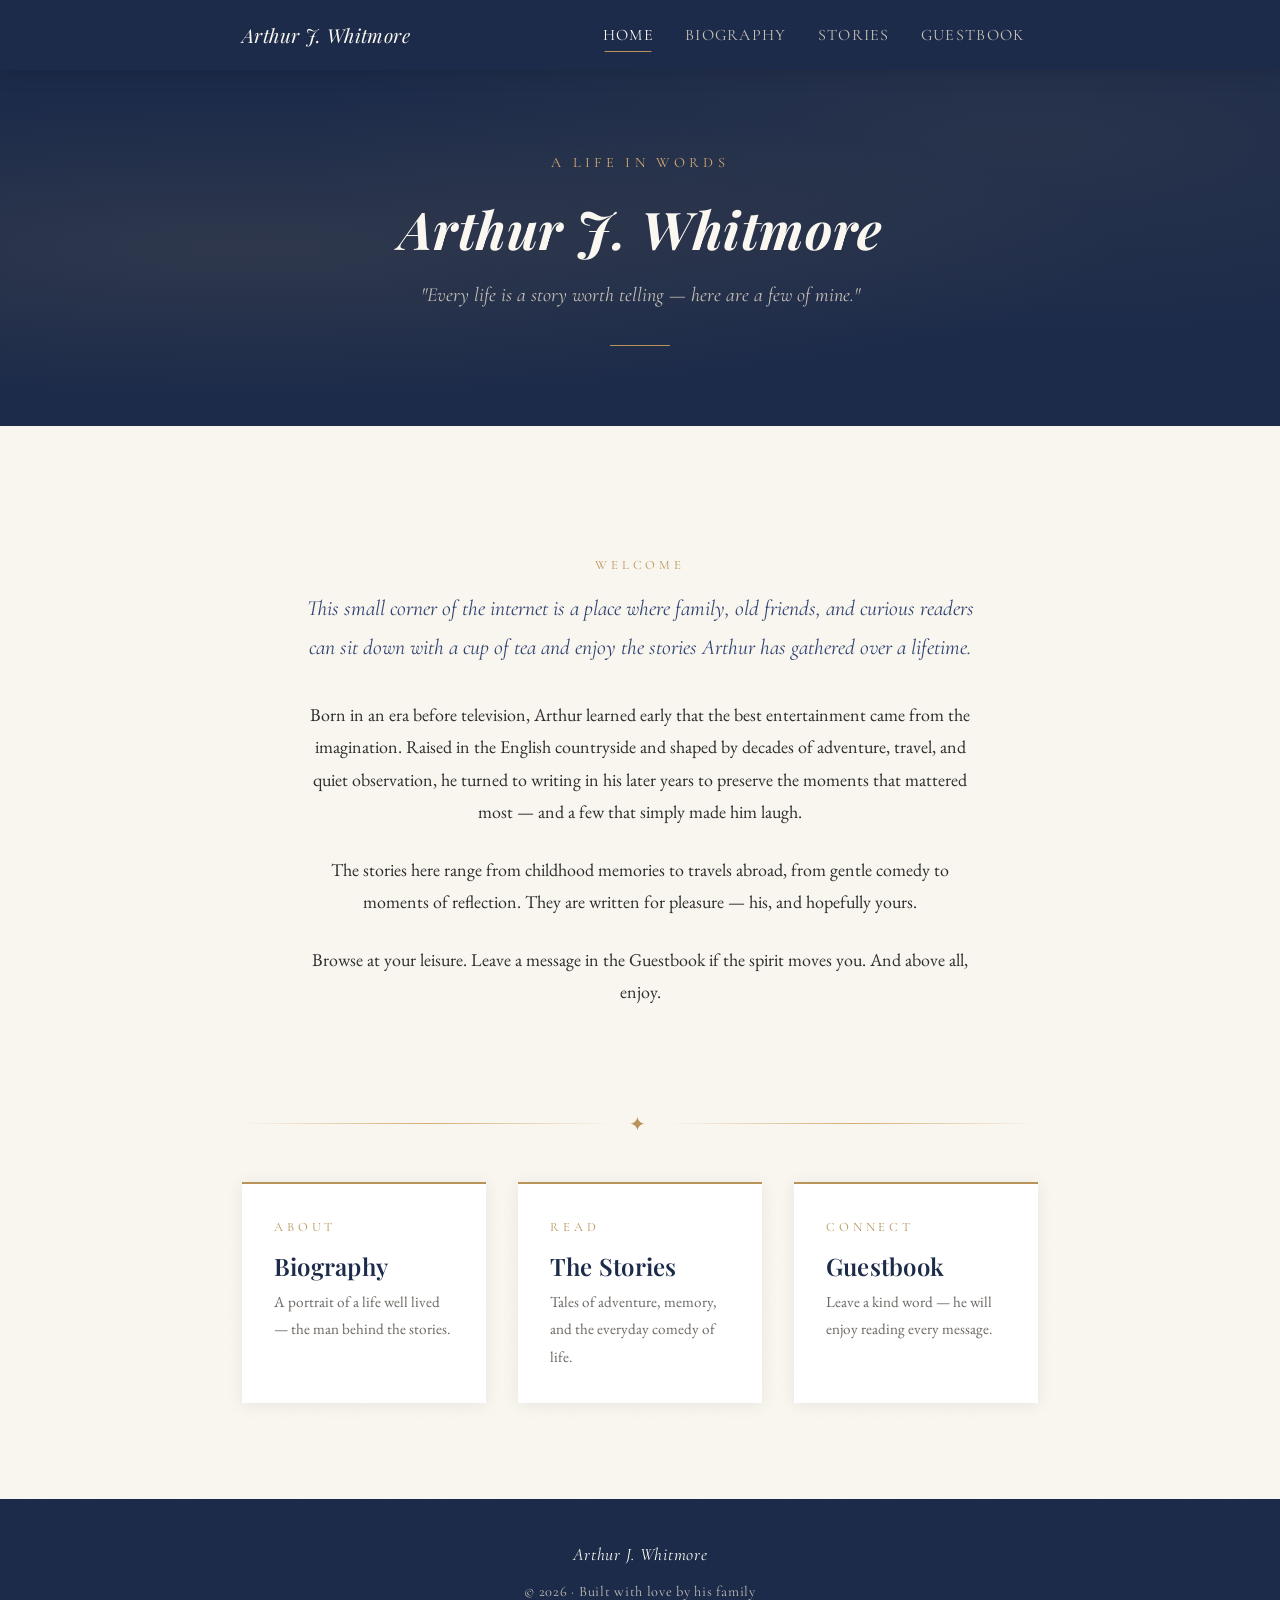
==== index.html @ 72da07d3 "Rename index_7.html to index.html" ====
<!DOCTYPE html>
<html lang="en">
<head>
  <meta charset="UTF-8" />
  <meta name="viewport" content="width=device-width, initial-scale=1.0" />
  <!-- ============================================================
       EDIT: Change the title below to your father's name
       ============================================================ -->
  <title>Arthur J. Whitmore — Writer & Storyteller</title>
  <meta name="description" content="A collection of stories and reflections by Arthur J. Whitmore." />
  <link rel="stylesheet" href="styles.css" />
</head>
<body>

  <!-- ── Navigation ───────────────────────────────────────────── -->
  <nav class="site-nav" aria-label="Main navigation">
    <div class="nav-inner">

      <!-- EDIT: Change to your father's name or initials -->
      <a href="index.html" class="nav-brand">Arthur J. Whitmore</a>

      <button class="nav-toggle" aria-label="Toggle menu" onclick="toggleNav()">
        <span></span><span></span><span></span>
      </button>

      <ul class="nav-links" id="navLinks">
        <li><a href="index.html" class="active">Home</a></li>
        <li><a href="biography.html">Biography</a></li>
        <li><a href="stories.html">Stories</a></li>
        <li><a href="guestbook.html">Guestbook</a></li>
      </ul>
    </div>
  </nav>

  <!-- ── Hero ─────────────────────────────────────────────────── -->
  <header class="hero">
    <div class="hero-inner">
      <p class="hero-eyebrow fade-in">A Life in Words</p>

      <!-- EDIT: Change to your father's full name -->
      <h1 class="fade-in fade-in-delay-1">Arthur J. Whitmore</h1>

      <!-- EDIT: Change the subtitle to a short personal tagline or favourite quote -->
      <p class="hero-subtitle fade-in fade-in-delay-2">
        "Every life is a story worth telling — here are a few of mine."
      </p>

      <div class="hero-divider fade-in fade-in-delay-3"></div>
    </div>
  </header>

  <!-- ── Welcome Section ──────────────────────────────────────── -->
  <main>
    <div class="page-wrapper">
      <div class="welcome-text">
        <p class="section-label text-center">Welcome</p>

        <!-- EDIT: Replace this introductory paragraph with your own welcome text -->
        <p class="lead">
          This small corner of the internet is a place where family, old friends,
          and curious readers can sit down with a cup of tea and enjoy the stories
          Arthur has gathered over a lifetime.
        </p>

        <!-- EDIT: Replace these paragraphs with a warm personal note -->
        <p>
          Born in an era before television, Arthur learned early that the best
          entertainment came from the imagination. Raised in the English countryside
          and shaped by decades of adventure, travel, and quiet observation, he
          turned to writing in his later years to preserve the moments that mattered
          most — and a few that simply made him laugh.
        </p>
        <p>
          The stories here range from childhood memories to travels abroad, from
          gentle comedy to moments of reflection. They are written for pleasure —
          his, and hopefully yours.
        </p>
        <p>
          Browse at your leisure. Leave a message in the Guestbook if the spirit
          moves you. And above all, enjoy.
        </p>
      </div>

      <div class="ornament">✦</div>

      <!-- ── Quick Links ─────────────────────────────────────── -->
      <div style="display:grid; grid-template-columns: repeat(auto-fit, minmax(240px, 1fr)); gap: 2rem; margin-top: 1rem;">

        <a href="biography.html" style="display:block; padding:2rem; background:var(--white); box-shadow:0 2px 16px rgba(0,0,0,0.07); text-decoration:none; transition:var(--transition); border-top:2px solid var(--gold);"
           onmouseover="this.style.transform='translateY(-4px)'" onmouseout="this.style.transform='translateY(0)'">
          <p class="section-label">About</p>
          <h3 style="margin-bottom:0.5rem;">Biography</h3>
          <p style="font-size:0.95rem; color:var(--gray); margin:0;">A portrait of a life well lived — the man behind the stories.</p>
        </a>

        <a href="stories.html" style="display:block; padding:2rem; background:var(--white); box-shadow:0 2px 16px rgba(0,0,0,0.07); text-decoration:none; transition:var(--transition); border-top:2px solid var(--gold);"
           onmouseover="this.style.transform='translateY(-4px)'" onmouseout="this.style.transform='translateY(0)'">
          <p class="section-label">Read</p>
          <h3 style="margin-bottom:0.5rem;">The Stories</h3>
          <p style="font-size:0.95rem; color:var(--gray); margin:0;">Tales of adventure, memory, and the everyday comedy of life.</p>
        </a>

        <a href="guestbook.html" style="display:block; padding:2rem; background:var(--white); box-shadow:0 2px 16px rgba(0,0,0,0.07); text-decoration:none; transition:var(--transition); border-top:2px solid var(--gold);"
           onmouseover="this.style.transform='translateY(-4px)'" onmouseout="this.style.transform='translateY(0)'">
          <p class="section-label">Connect</p>
          <h3 style="margin-bottom:0.5rem;">Guestbook</h3>
          <p style="font-size:0.95rem; color:var(--gray); margin:0;">Leave a kind word — he will enjoy reading every message.</p>
        </a>

      </div>
    </div>
  </main>

  <!-- ── Footer ───────────────────────────────────────────────── -->
  <footer class="site-footer">
    <!-- EDIT: Update name and year -->
    <p class="footer-name">Arthur J. Whitmore</p>
    <p>© <span id="year"></span> · Built with love by his family</p>
  </footer>

  <!-- ── Scripts ──────────────────────────────────────────────── -->
  <script>
    // Auto-update copyright year
    document.getElementById('year').textContent = new Date().getFullYear();

    // Mobile nav toggle
    function toggleNav() {
      document.getElementById('navLinks').classList.toggle('open');
    }
  </script>

</body>
</html>
---- styles.css ----
/* ============================================================
   PERSONAL LITERARY WEBSITE — SHARED STYLESHEET
   Edit variables below to change the site's colour palette.
   ============================================================ */

/* ── Google Fonts ──────────────────────────────────────────── */
@import url('https://fonts.googleapis.com/css2?family=Playfair+Display:ital,wght@0,400;0,600;0,700;1,400;1,600&family=EB+Garamond:ital,wght@0,400;0,500;1,400;1,500&family=Cormorant+Garamond:ital,wght@0,300;0,400;1,300;1,400&display=swap');

/* ── Design Tokens ──────────────────────────────────────────── */
:root {
  --cream:        #FAF7F0;
  --cream-dark:   #F0EBE0;
  --navy:         #1C2B4A;
  --navy-light:   #2E4170;
  --gold:         #B8935A;
  --gold-light:   #D4AC76;
  --charcoal:     #2C2C2C;
  --gray:         #6B6560;
  --gray-light:   #C8C1B8;
  --white:        #FFFFFF;

  --font-display: 'Playfair Display', Georgia, serif;
  --font-body:    'EB Garamond', Georgia, serif;
  --font-accent:  'Cormorant Garamond', Georgia, serif;

  --max-width:    860px;
  --nav-height:   70px;

  --transition:   all 0.3s ease;
}

/* ── Reset & Base ───────────────────────────────────────────── */
*, *::before, *::after { box-sizing: border-box; margin: 0; padding: 0; }

html { scroll-behavior: smooth; }

body {
  background-color: var(--cream);
  color: var(--charcoal);
  font-family: var(--font-body);
  font-size: 1.125rem;
  line-height: 1.8;
  min-height: 100vh;

  /* Subtle paper texture */
  background-image:
    url("data:image/svg+xml,%3Csvg xmlns='http://www.w3.org/2000/svg' width='400' height='400'%3E%3Cfilter id='noise'%3E%3CfeTurbulence type='fractalNoise' baseFrequency='0.75' numOctaves='4' stitchTiles='stitch'/%3E%3CfeColorMatrix type='saturate' values='0'/%3E%3C/filter%3E%3Crect width='400' height='400' filter='url(%23noise)' opacity='0.03'/%3E%3C/svg%3E");
}

img { max-width: 100%; display: block; }
a  { color: var(--navy); text-decoration: none; transition: var(--transition); }
a:hover { color: var(--gold); }

/* ── Typography ─────────────────────────────────────────────── */
h1, h2, h3, h4 {
  font-family: var(--font-display);
  color: var(--navy);
  line-height: 1.25;
  letter-spacing: 0.01em;
}

h1 { font-size: clamp(2rem, 5vw, 3.25rem); font-weight: 700; }
h2 { font-size: clamp(1.5rem, 3.5vw, 2.25rem); font-weight: 600; }
h3 { font-size: clamp(1.15rem, 2.5vw, 1.5rem); font-weight: 600; }

p { margin-bottom: 1.4em; }

blockquote {
  font-family: var(--font-accent);
  font-style: italic;
  font-size: 1.35rem;
  color: var(--navy-light);
  border-left: 3px solid var(--gold);
  padding: 0.5em 0 0.5em 1.5em;
  margin: 2em 0;
}

/* ── Ornamental Divider ─────────────────────────────────────── */
.ornament {
  display: flex;
  align-items: center;
  gap: 1rem;
  margin: 2.5rem 0;
  color: var(--gold);
  font-size: 1.25rem;
  letter-spacing: 0.3em;
}
.ornament::before,
.ornament::after {
  content: '';
  flex: 1;
  height: 1px;
  background: linear-gradient(to right, transparent, var(--gold-light), transparent);
}

/* ── Navigation ─────────────────────────────────────────────── */
.site-nav {
  position: sticky;
  top: 0;
  z-index: 100;
  background: var(--navy);
  height: var(--nav-height);
  display: flex;
  align-items: center;
  box-shadow: 0 2px 20px rgba(0,0,0,0.15);
}

.nav-inner {
  max-width: var(--max-width);
  margin: 0 auto;
  padding: 0 2rem;
  width: 100%;
  display: flex;
  align-items: center;
  justify-content: space-between;
}

.nav-brand {
  font-family: var(--font-display);
  font-style: italic;
  font-size: 1.2rem;
  color: var(--cream);
  letter-spacing: 0.02em;
  white-space: nowrap;
}
.nav-brand:hover { color: var(--gold-light); }

.nav-links {
  display: flex;
  gap: 0.25rem;
  list-style: none;
  align-items: center;
}

.nav-links a {
  font-family: var(--font-accent);
  font-size: 1rem;
  letter-spacing: 0.08em;
  text-transform: uppercase;
  color: var(--gray-light);
  padding: 0.4rem 0.85rem;
  border-radius: 2px;
  position: relative;
}

.nav-links a::after {
  content: '';
  position: absolute;
  bottom: 0;
  left: 50%;
  transform: translateX(-50%);
  width: 0;
  height: 1px;
  background: var(--gold);
  transition: var(--transition);
}

.nav-links a:hover,
.nav-links a.active {
  color: var(--cream);
}
.nav-links a:hover::after,
.nav-links a.active::after {
  width: 60%;
}

/* Hamburger */
.nav-toggle {
  display: none;
  background: none;
  border: none;
  cursor: pointer;
  padding: 0.5rem;
  flex-direction: column;
  gap: 5px;
}
.nav-toggle span {
  display: block;
  width: 24px;
  height: 1.5px;
  background: var(--cream);
  transition: var(--transition);
}

/* ── Page Layout ────────────────────────────────────────────── */
.page-wrapper {
  max-width: var(--max-width);
  margin: 0 auto;
  padding: 4rem 2rem 6rem;
}

/* ── Hero / Welcome ─────────────────────────────────────────── */
.hero {
  background: var(--navy);
  color: var(--cream);
  padding: 5rem 2rem;
  text-align: center;
  position: relative;
  overflow: hidden;
}

.hero::before {
  content: '';
  position: absolute;
  inset: 0;
  background:
    radial-gradient(ellipse at 20% 50%, rgba(184,147,90,0.12) 0%, transparent 60%),
    radial-gradient(ellipse at 80% 20%, rgba(184,147,90,0.08) 0%, transparent 50%);
}

.hero-inner {
  position: relative;
  z-index: 1;
  max-width: var(--max-width);
  margin: 0 auto;
}

.hero-eyebrow {
  font-family: var(--font-accent);
  font-size: 0.9rem;
  letter-spacing: 0.3em;
  text-transform: uppercase;
  color: var(--gold-light);
  margin-bottom: 1.25rem;
}

.hero h1 {
  color: var(--cream);
  margin-bottom: 1rem;
  font-style: italic;
}

.hero-subtitle {
  font-family: var(--font-accent);
  font-size: 1.25rem;
  color: var(--gray-light);
  max-width: 560px;
  margin: 0 auto 2rem;
  font-style: italic;
}

.hero-divider {
  width: 60px;
  height: 1px;
  background: var(--gold);
  margin: 0 auto;
}

/* ── Welcome Section ────────────────────────────────────────── */
.welcome-text {
  max-width: 680px;
  margin: 0 auto;
  text-align: center;
  padding: 4rem 0 2rem;
}

.welcome-text .lead {
  font-family: var(--font-accent);
  font-size: 1.35rem;
  font-style: italic;
  color: var(--navy-light);
  margin-bottom: 1.5em;
}

/* ── Biography ──────────────────────────────────────────────── */
.bio-layout {
  display: grid;
  grid-template-columns: 240px 1fr;
  gap: 3.5rem;
  align-items: start;
}

.bio-photo-wrap {
  position: sticky;
  top: calc(var(--nav-height) + 2rem);
}

.bio-photo {
  width: 100%;
  aspect-ratio: 3/4;
  object-fit: cover;
  border: 4px solid var(--cream-dark);
  box-shadow: 6px 6px 0 var(--navy), 8px 8px 0 var(--gold);
  display: flex;
  align-items: center;
  justify-content: center;
  background: var(--cream-dark);
  color: var(--gray);
  font-family: var(--font-accent);
  font-style: italic;
  font-size: 0.9rem;
  text-align: center;
  padding: 1rem;
  line-height: 1.5;
}

/* Replace with actual <img> — placeholder div shown by default */
.bio-photo-placeholder {
  width: 100%;
  aspect-ratio: 3/4;
  background: var(--cream-dark);
  border: 4px solid var(--cream-dark);
  box-shadow: 6px 6px 0 var(--navy), 8px 8px 0 var(--gold);
  display: flex;
  flex-direction: column;
  align-items: center;
  justify-content: center;
  gap: 0.75rem;
  color: var(--gray);
  font-family: var(--font-accent);
  font-style: italic;
  font-size: 0.9rem;
  text-align: center;
  padding: 1.5rem;
}
.bio-photo-placeholder svg {
  width: 48px;
  height: 48px;
  opacity: 0.4;
  stroke: var(--navy);
}

.page-title {
  margin-bottom: 0.25rem;
}
.page-subtitle {
  font-family: var(--font-accent);
  font-style: italic;
  font-size: 1.15rem;
  color: var(--gold);
  margin-bottom: 0;
}

/* ── Stories List ───────────────────────────────────────────── */
.stories-grid {
  display: grid;
  gap: 2.5rem;
  margin-top: 2.5rem;
}

.story-card {
  border-top: 1px solid var(--cream-dark);
  padding-top: 2rem;
  display: grid;
  grid-template-columns: 1fr auto;
  gap: 1rem;
  align-items: start;
}

.story-card:first-child { border-top: none; padding-top: 0; }

.story-meta {
  font-family: var(--font-accent);
  font-size: 0.85rem;
  letter-spacing: 0.15em;
  text-transform: uppercase;
  color: var(--gold);
  margin-bottom: 0.5rem;
}

.story-title {
  font-family: var(--font-display);
  font-size: 1.5rem;
  font-style: italic;
  color: var(--navy);
  margin-bottom: 0.6rem;
  line-height: 1.3;
}

.story-excerpt {
  font-size: 1rem;
  color: var(--gray);
  margin-bottom: 1rem;
  line-height: 1.7;
  max-width: 600px;
}

.btn-read {
  display: inline-block;
  font-family: var(--font-accent);
  font-size: 0.85rem;
  letter-spacing: 0.15em;
  text-transform: uppercase;
  color: var(--navy);
  border-bottom: 1px solid var(--gold);
  padding-bottom: 2px;
  transition: var(--transition);
  white-space: nowrap;
}
.btn-read:hover {
  color: var(--gold);
  padding-bottom: 4px;
}

/* Story expand (accordion) */
.story-expand-btn {
  background: none;
  border: none;
  cursor: pointer;
  font-family: var(--font-accent);
  font-size: 0.85rem;
  letter-spacing: 0.15em;
  text-transform: uppercase;
  color: var(--navy);
  border-bottom: 1px solid var(--gold);
  padding-bottom: 2px;
  transition: var(--transition);
  display: inline-flex;
  align-items: center;
  gap: 0.4rem;
}
.story-expand-btn:hover { color: var(--gold); }
.story-expand-btn .arrow {
  transition: transform 0.3s ease;
  font-size: 0.7rem;
}
.story-expand-btn[aria-expanded="true"] .arrow { transform: rotate(180deg); }

.story-full {
  display: none;
  margin-top: 1.5rem;
  padding: 2rem;
  background: var(--white);
  border-left: 3px solid var(--gold);
  box-shadow: 0 4px 24px rgba(0,0,0,0.06);
  border-radius: 0 4px 4px 0;
  font-size: 1.05rem;
  line-height: 1.9;
  animation: fadeIn 0.3s ease;
}
.story-full.open { display: block; }

/* ── Story Reading Page ─────────────────────────────────────── */
.story-reading-header {
  text-align: center;
  padding-bottom: 3rem;
  border-bottom: 1px solid var(--cream-dark);
  margin-bottom: 3rem;
}

.story-reading-body {
  max-width: 640px;
  margin: 0 auto;
  font-size: 1.125rem;
  line-height: 2;
}

.story-reading-body p:first-of-type::first-letter {
  font-family: var(--font-display);
  float: left;
  font-size: 4rem;
  line-height: 0.75;
  margin: 0.1em 0.1em 0 0;
  color: var(--navy);
  font-style: italic;
}

.back-link {
  display: inline-flex;
  align-items: center;
  gap: 0.5rem;
  font-family: var(--font-accent);
  font-size: 0.9rem;
  letter-spacing: 0.1em;
  text-transform: uppercase;
  color: var(--gray);
  margin-bottom: 3rem;
}
.back-link:hover { color: var(--gold); }

/* ── Guestbook ──────────────────────────────────────────────── */
.guestbook-form {
  background: var(--white);
  padding: 2.5rem;
  box-shadow: 0 4px 32px rgba(0,0,0,0.06);
  border-top: 3px solid var(--gold);
  margin-bottom: 3.5rem;
}

.form-group { margin-bottom: 1.5rem; }

.form-group label {
  display: block;
  font-family: var(--font-accent);
  font-size: 0.85rem;
  letter-spacing: 0.15em;
  text-transform: uppercase;
  color: var(--gray);
  margin-bottom: 0.5rem;
}

.form-group input,
.form-group textarea {
  width: 100%;
  padding: 0.75rem 1rem;
  font-family: var(--font-body);
  font-size: 1rem;
  color: var(--charcoal);
  background: var(--cream);
  border: 1px solid var(--cream-dark);
  border-radius: 2px;
  transition: var(--transition);
  outline: none;
  resize: vertical;
}

.form-group input:focus,
.form-group textarea:focus {
  border-color: var(--gold);
  background: var(--white);
  box-shadow: 0 0 0 3px rgba(184,147,90,0.1);
}

.btn-submit {
  background: var(--navy);
  color: var(--cream);
  font-family: var(--font-accent);
  font-size: 0.9rem;
  letter-spacing: 0.2em;
  text-transform: uppercase;
  border: none;
  padding: 0.85rem 2.5rem;
  cursor: pointer;
  transition: var(--transition);
}
.btn-submit:hover {
  background: var(--gold);
  color: var(--navy);
}

.guestbook-entries { display: grid; gap: 1.5rem; }

.entry-card {
  background: var(--white);
  padding: 1.5rem 2rem;
  box-shadow: 0 2px 12px rgba(0,0,0,0.05);
  border-radius: 2px;
  position: relative;
}
.entry-card::before {
  content: '"';
  position: absolute;
  top: 0.5rem;
  right: 1.25rem;
  font-family: var(--font-display);
  font-size: 4rem;
  color: var(--cream-dark);
  line-height: 1;
}

.entry-author {
  font-family: var(--font-accent);
  font-weight: 500;
  color: var(--navy);
  margin-bottom: 0.25rem;
}
.entry-date {
  font-size: 0.8rem;
  color: var(--gray-light);
  margin-bottom: 0.75rem;
  font-family: var(--font-accent);
}
.entry-message {
  font-style: italic;
  color: var(--gray);
  font-size: 0.95rem;
  margin-bottom: 0;
}

/* ── Footer ─────────────────────────────────────────────────── */
.site-footer {
  background: var(--navy);
  color: var(--gray-light);
  text-align: center;
  padding: 2.5rem 2rem;
  font-family: var(--font-accent);
  font-size: 0.9rem;
  letter-spacing: 0.05em;
}
.site-footer a { color: var(--gold-light); }
.site-footer a:hover { color: var(--white); }
.footer-name {
  font-style: italic;
  font-size: 1.1rem;
  color: var(--cream);
  margin-bottom: 0.5rem;
}

/* ── Animations ─────────────────────────────────────────────── */
@keyframes fadeIn {
  from { opacity: 0; transform: translateY(-8px); }
  to   { opacity: 1; transform: translateY(0); }
}

.fade-in {
  opacity: 0;
  transform: translateY(20px);
  animation: fadeIn 0.7s ease forwards;
}
.fade-in-delay-1 { animation-delay: 0.1s; }
.fade-in-delay-2 { animation-delay: 0.25s; }
.fade-in-delay-3 { animation-delay: 0.4s; }

/* ── Utilities ──────────────────────────────────────────────── */
.section-label {
  font-family: var(--font-accent);
  font-size: 0.8rem;
  letter-spacing: 0.3em;
  text-transform: uppercase;
  color: var(--gold);
  margin-bottom: 0.75rem;
}

.text-center  { text-align: center; }
.text-muted   { color: var(--gray); }
.mt-1 { margin-top: 0.5rem; }
.mt-2 { margin-top: 1rem; }
.mt-3 { margin-top: 2rem; }

/* ── Responsive ─────────────────────────────────────────────── */
@media (max-width: 680px) {
  .nav-links {
    display: none;
    position: absolute;
    top: var(--nav-height);
    left: 0;
    right: 0;
    background: var(--navy);
    flex-direction: column;
    padding: 1rem 0 1.5rem;
    gap: 0;
    box-shadow: 0 8px 24px rgba(0,0,0,0.2);
  }
  .nav-links.open { display: flex; }
  .nav-links a { padding: 0.75rem 2rem; width: 100%; }
  .nav-links a::after { display: none; }
  .nav-toggle { display: flex; }
  .site-nav { position: relative; }

  .bio-layout {
    grid-template-columns: 1fr;
  }
  .bio-photo-wrap { position: static; max-width: 220px; margin: 0 auto; }
  .bio-photo-placeholder { max-width: 100%; }

  .story-card { grid-template-columns: 1fr; }

  .page-wrapper { padding: 2.5rem 1.25rem 4rem; }
  .hero { padding: 3.5rem 1.25rem; }
  .guestbook-form { padding: 1.5rem; }
}
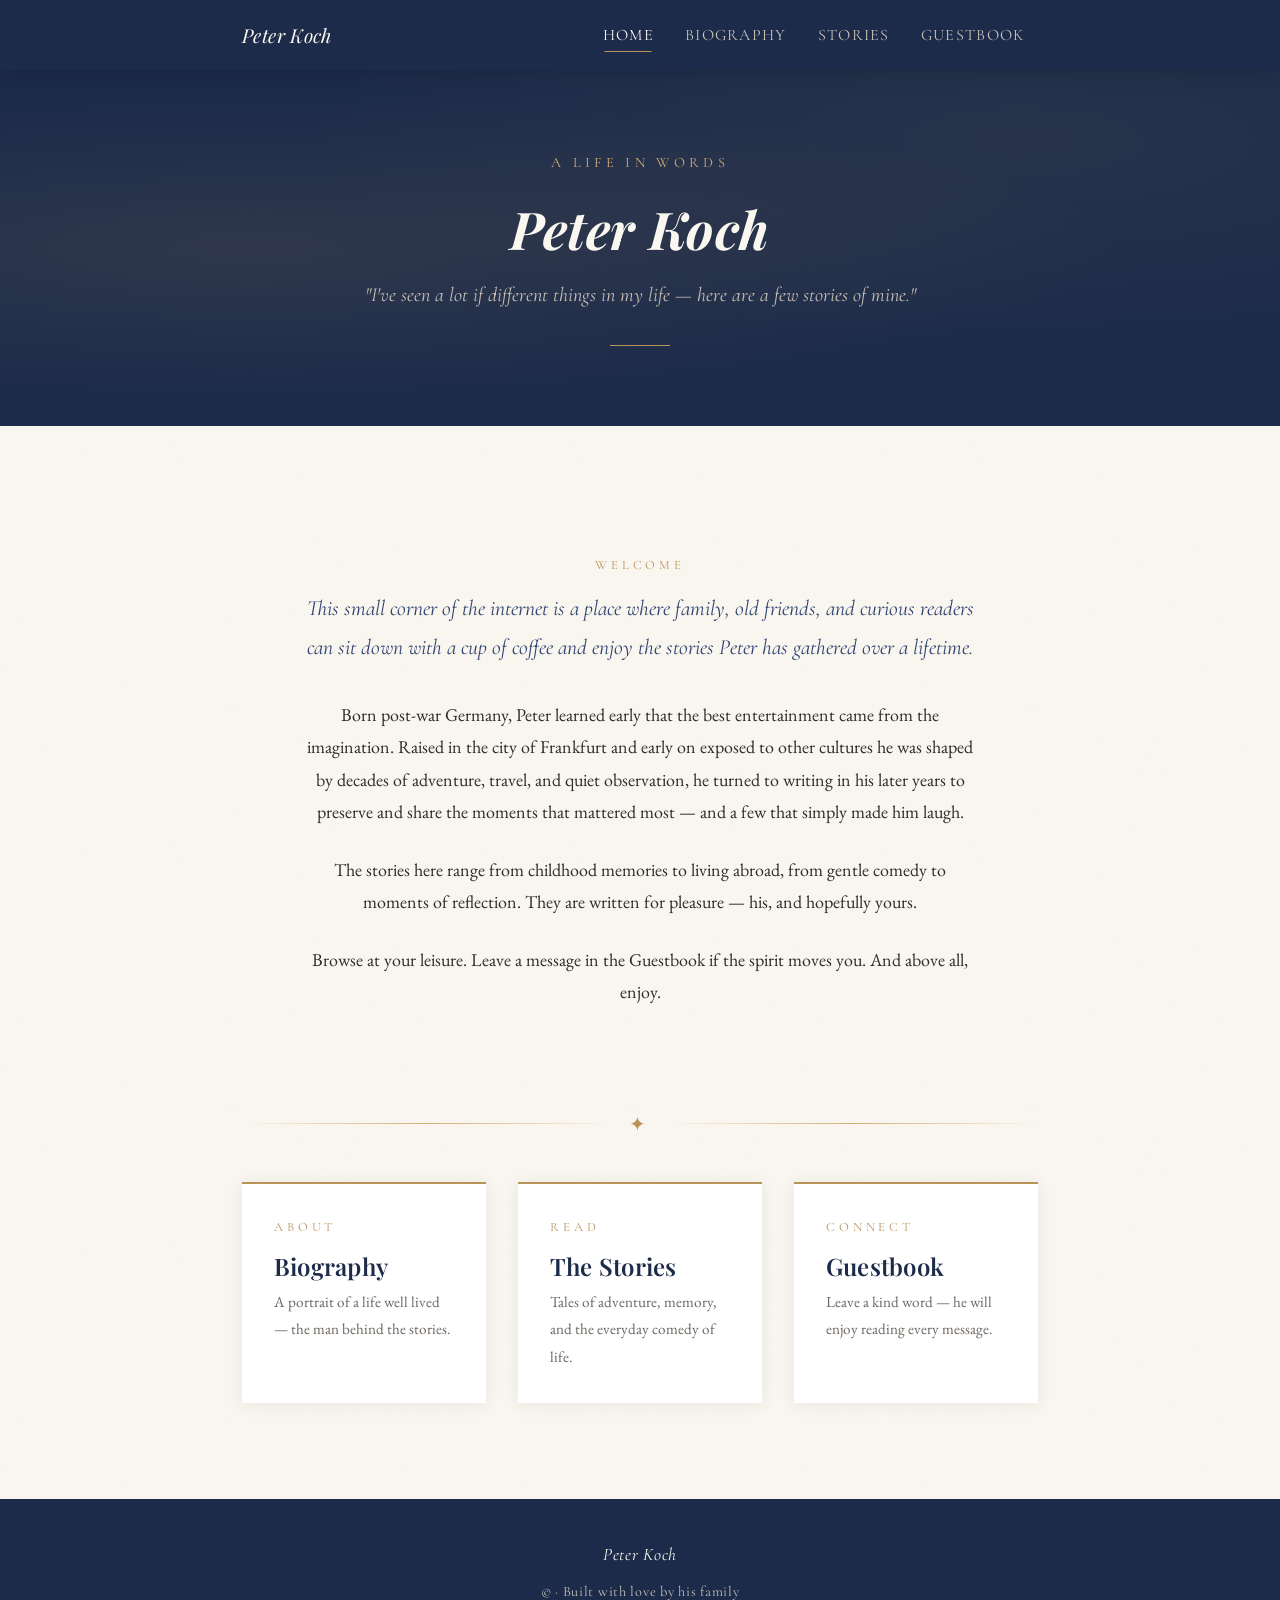
==== commit f0426b44: "Update index.html" ====
--- a/index.html
+++ b/index.html
@@ -6,8 +6,8 @@
   <!-- ============================================================
        EDIT: Change the title below to your father's name
        ============================================================ -->
-  <title>Arthur J. Whitmore — Writer & Storyteller</title>
-  <meta name="description" content="A collection of stories and reflections by Arthur J. Whitmore." />
+  <title>Peter Koch — Best Dad, Writer & Storyteller</title>
+  <meta name="description" content="A collection of stories and reflections by Peter Koch." />
   <link rel="stylesheet" href="styles.css" />
 </head>
 <body>
@@ -17,7 +17,7 @@
     <div class="nav-inner">
 
       <!-- EDIT: Change to your father's name or initials -->
-      <a href="index.html" class="nav-brand">Arthur J. Whitmore</a>
+      <a href="index.html" class="nav-brand">Peter Koch</a>
 
       <button class="nav-toggle" aria-label="Toggle menu" onclick="toggleNav()">
         <span></span><span></span><span></span>
@@ -38,11 +38,11 @@
       <p class="hero-eyebrow fade-in">A Life in Words</p>
 
       <!-- EDIT: Change to your father's full name -->
-      <h1 class="fade-in fade-in-delay-1">Arthur J. Whitmore</h1>
+      <h1 class="fade-in fade-in-delay-1">Peter Koch</h1>
 
       <!-- EDIT: Change the subtitle to a short personal tagline or favourite quote -->
       <p class="hero-subtitle fade-in fade-in-delay-2">
-        "Every life is a story worth telling — here are a few of mine."
+        "I've seen a lot if different things in my life — here are a few stories of mine."
       </p>
 
       <div class="hero-divider fade-in fade-in-delay-3"></div>
@@ -58,20 +58,20 @@
         <!-- EDIT: Replace this introductory paragraph with your own welcome text -->
         <p class="lead">
           This small corner of the internet is a place where family, old friends,
-          and curious readers can sit down with a cup of tea and enjoy the stories
-          Arthur has gathered over a lifetime.
+          and curious readers can sit down with a cup of coffee and enjoy the stories
+          Peter has gathered over a lifetime.
         </p>
 
         <!-- EDIT: Replace these paragraphs with a warm personal note -->
         <p>
-          Born in an era before television, Arthur learned early that the best
-          entertainment came from the imagination. Raised in the English countryside
-          and shaped by decades of adventure, travel, and quiet observation, he
-          turned to writing in his later years to preserve the moments that mattered
+          Born post-war Germany, Peter learned early that the best
+          entertainment came from the imagination. Raised in the city of Frankfurt and early on exposed to other cultures he was shaped by 
+          decades of adventure, travel, and quiet observation, he
+          turned to writing in his later years to preserve and share the moments that mattered
           most — and a few that simply made him laugh.
         </p>
         <p>
-          The stories here range from childhood memories to travels abroad, from
+          The stories here range from childhood memories to living abroad, from
           gentle comedy to moments of reflection. They are written for pleasure —
           his, and hopefully yours.
         </p>
@@ -114,8 +114,8 @@
   <!-- ── Footer ───────────────────────────────────────────────── -->
   <footer class="site-footer">
     <!-- EDIT: Update name and year -->
-    <p class="footer-name">Arthur J. Whitmore</p>
-    <p>© <span id="year"></span> · Built with love by his family</p>
+    <p class="footer-name">Peter Koch</p>
+    <p>© <span id="April 2026"></span> · Built with love by his family</p>
   </footer>
 
   <!-- ── Scripts ──────────────────────────────────────────────── -->
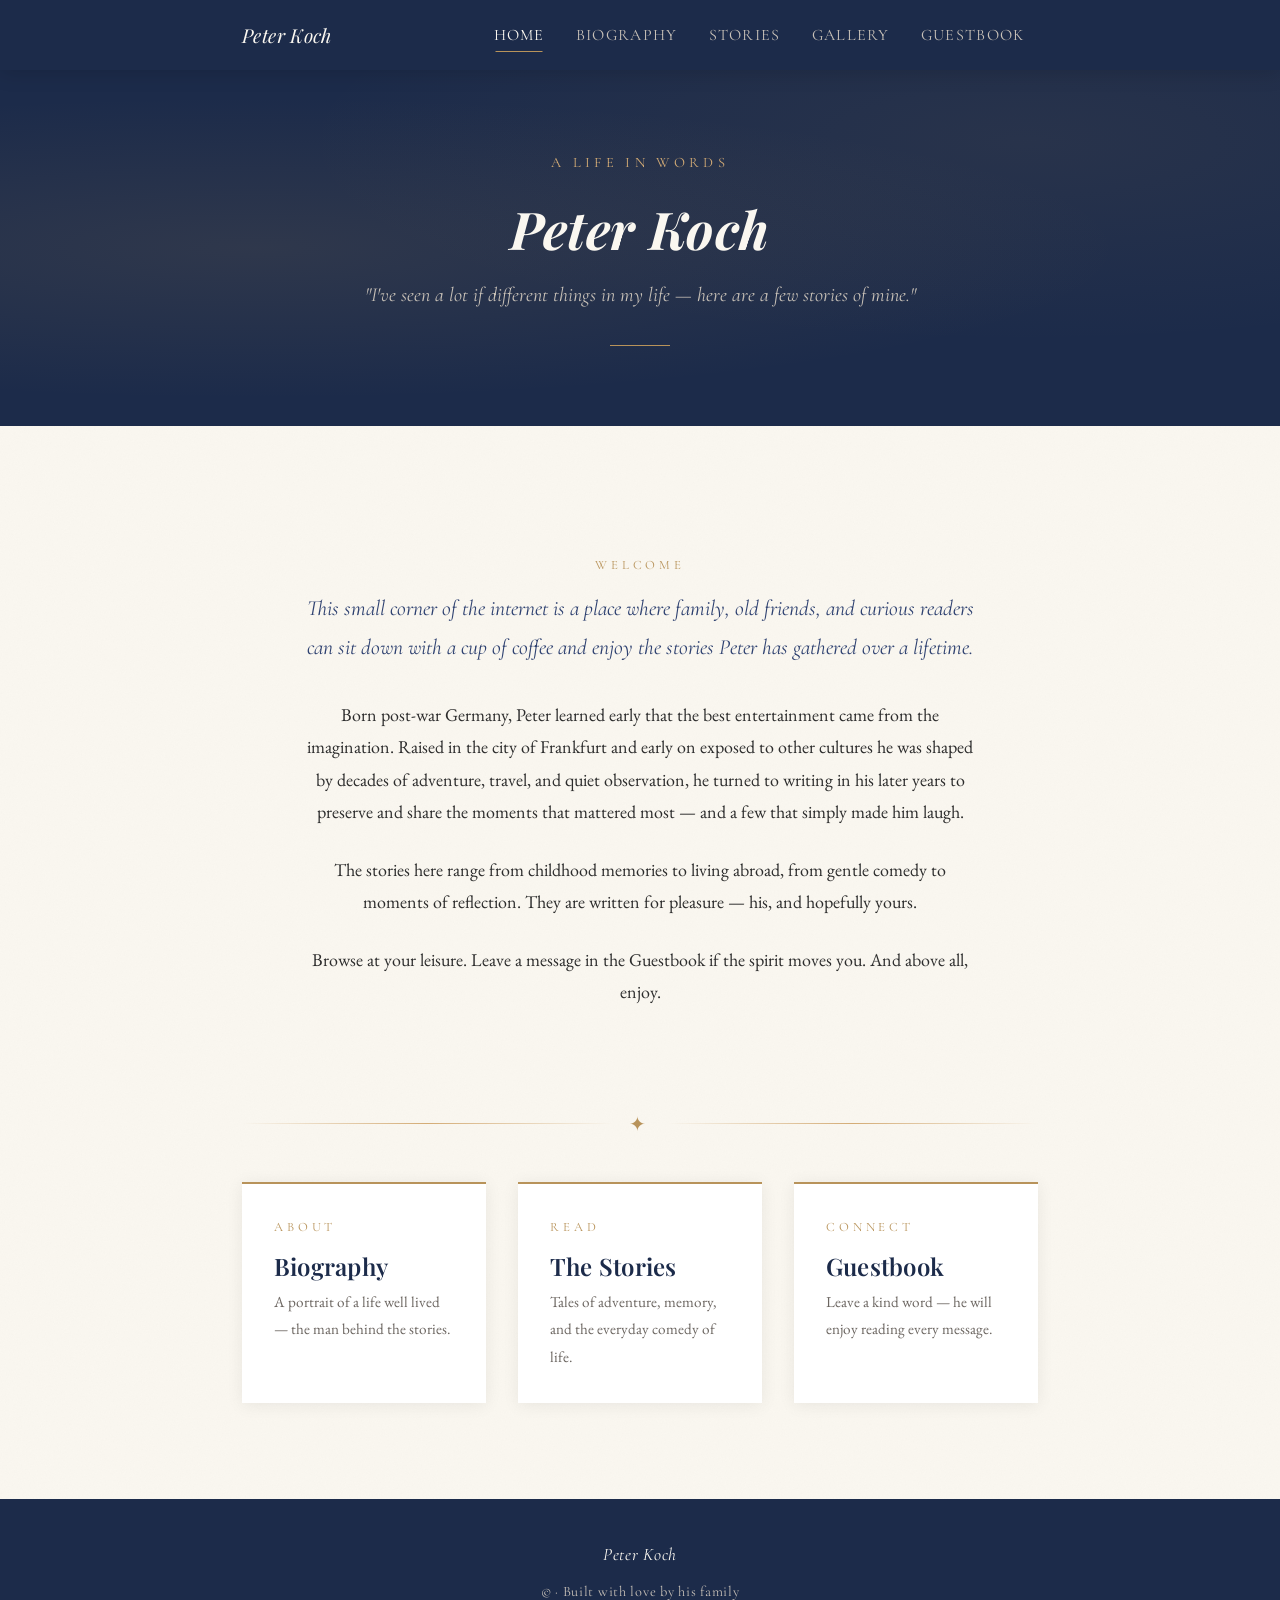
==== commit 47713cdb: "Update index.html" ====
--- a/index.html
+++ b/index.html
@@ -27,6 +27,7 @@
         <li><a href="index.html" class="active">Home</a></li>
         <li><a href="biography.html">Biography</a></li>
         <li><a href="stories.html">Stories</a></li>
+        <li><a href="gallery.html">Gallery</a></li>
         <li><a href="guestbook.html">Guestbook</a></li>
       </ul>
     </div>
--- a/styles.css
+++ b/styles.css
@@ -1,6 +1,6 @@
-/* ============================================================
+/* ============================================================  
    PERSONAL LITERARY WEBSITE — SHARED STYLESHEET
-   Edit variables below to change the site's colour palette.
+   Edit variables below to change the site's colour palette.  
    ============================================================ */
 
 /* ── Google Fonts ──────────────────────────────────────────── */
@@ -8,7 +8,7 @@
 
 /* ── Design Tokens ──────────────────────────────────────────── */
 :root {
-  --cream:        #FAF7F0;
+  --cream:        #FAF7F0;  
   --cream-dark:   #F0EBE0;
   --navy:         #1C2B4A;
   --navy-light:   #2E4170;
@@ -649,3 +649,51 @@
   .hero { padding: 3.5rem 1.25rem; }
   .guestbook-form { padding: 1.5rem; }
 }
+/* ── Gallery ─────────────────────────────────────────────── */
+/* ── Gallery ─────────────────────────────────────────────── */
+.gallery {
+  display: grid;
+  grid-template-columns: repeat(5, 1fr); /* exactly 5 per row */
+  gap: 1.5rem;
+  margin-top: 4rem; /* more breathing space */
+}
+
+.photo {
+  overflow: hidden;
+  border-radius: 10px;
+  background: var(--white);
+  box-shadow: 0 2px 10px rgba(0,0,0,0.05);
+}
+
+.photo img {
+  width: 100%;
+  aspect-ratio: 4 / 3;
+  object-fit: cover;
+}
+
+.photo:hover img {
+  transform: scale(1.05);
+}
+
+.photo p {
+  padding: 0.6rem 0.75rem;
+  font-size: 0.85rem;
+  color: var(--gray);
+  text-align: center;
+  margin: 0;
+  line-height: 1.4;
+}
+
+/* ── Responsive ─────────────────────────────────────────── */
+@media (max-width: 1000px) {
+  .gallery {
+    grid-template-columns: repeat(3, 1fr);
+  }
+}
+
+@media (max-width: 600px) {
+  .gallery {
+    grid-template-columns: repeat(2, 1fr);
+  }
+}
+   
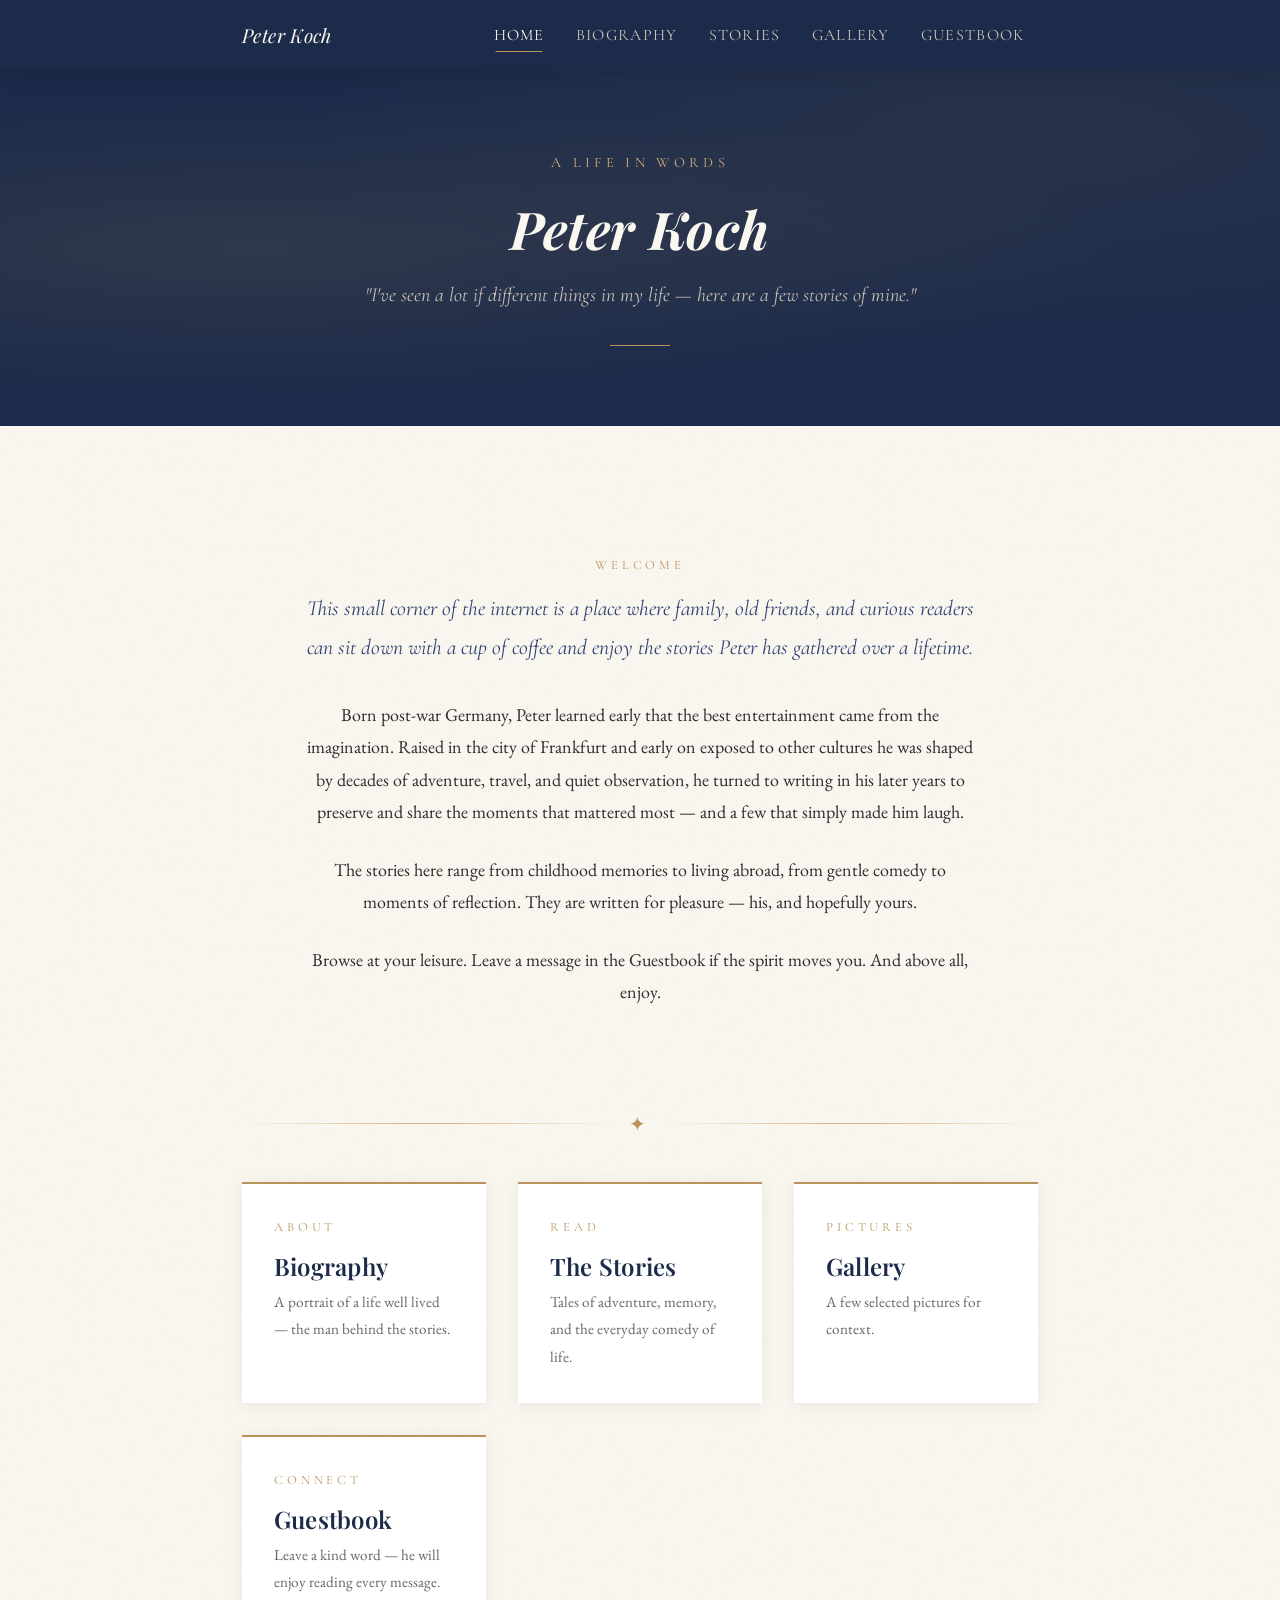
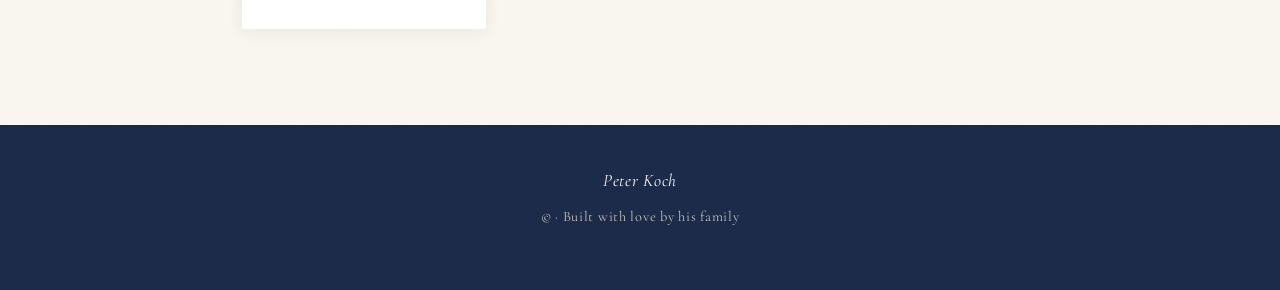
==== commit 0dda3535: "Update index.html" ====
--- a/index.html
+++ b/index.html
@@ -101,6 +101,13 @@
           <p style="font-size:0.95rem; color:var(--gray); margin:0;">Tales of adventure, memory, and the everyday comedy of life.</p>
         </a>
 
+        <a href="gallery.html" style="display:block; padding:2rem; background:var(--white); box-shadow:0 2px 16px rgba(0,0,0,0.07); text-decoration:none; transition:var(--transition); border-top:2px solid var(--gold);"
+           onmouseover="this.style.transform='translateY(-4px)'" onmouseout="this.style.transform='translateY(0)'">
+          <p class="section-label">Pictures</p>
+          <h3 style="margin-bottom:0.5rem;">Gallery</h3>
+          <p style="font-size:0.95rem; color:var(--gray); margin:0;">A few selected pictures for context.</p>
+        </a>
+        
         <a href="guestbook.html" style="display:block; padding:2rem; background:var(--white); box-shadow:0 2px 16px rgba(0,0,0,0.07); text-decoration:none; transition:var(--transition); border-top:2px solid var(--gold);"
            onmouseover="this.style.transform='translateY(-4px)'" onmouseout="this.style.transform='translateY(0)'">
           <p class="section-label">Connect</p>
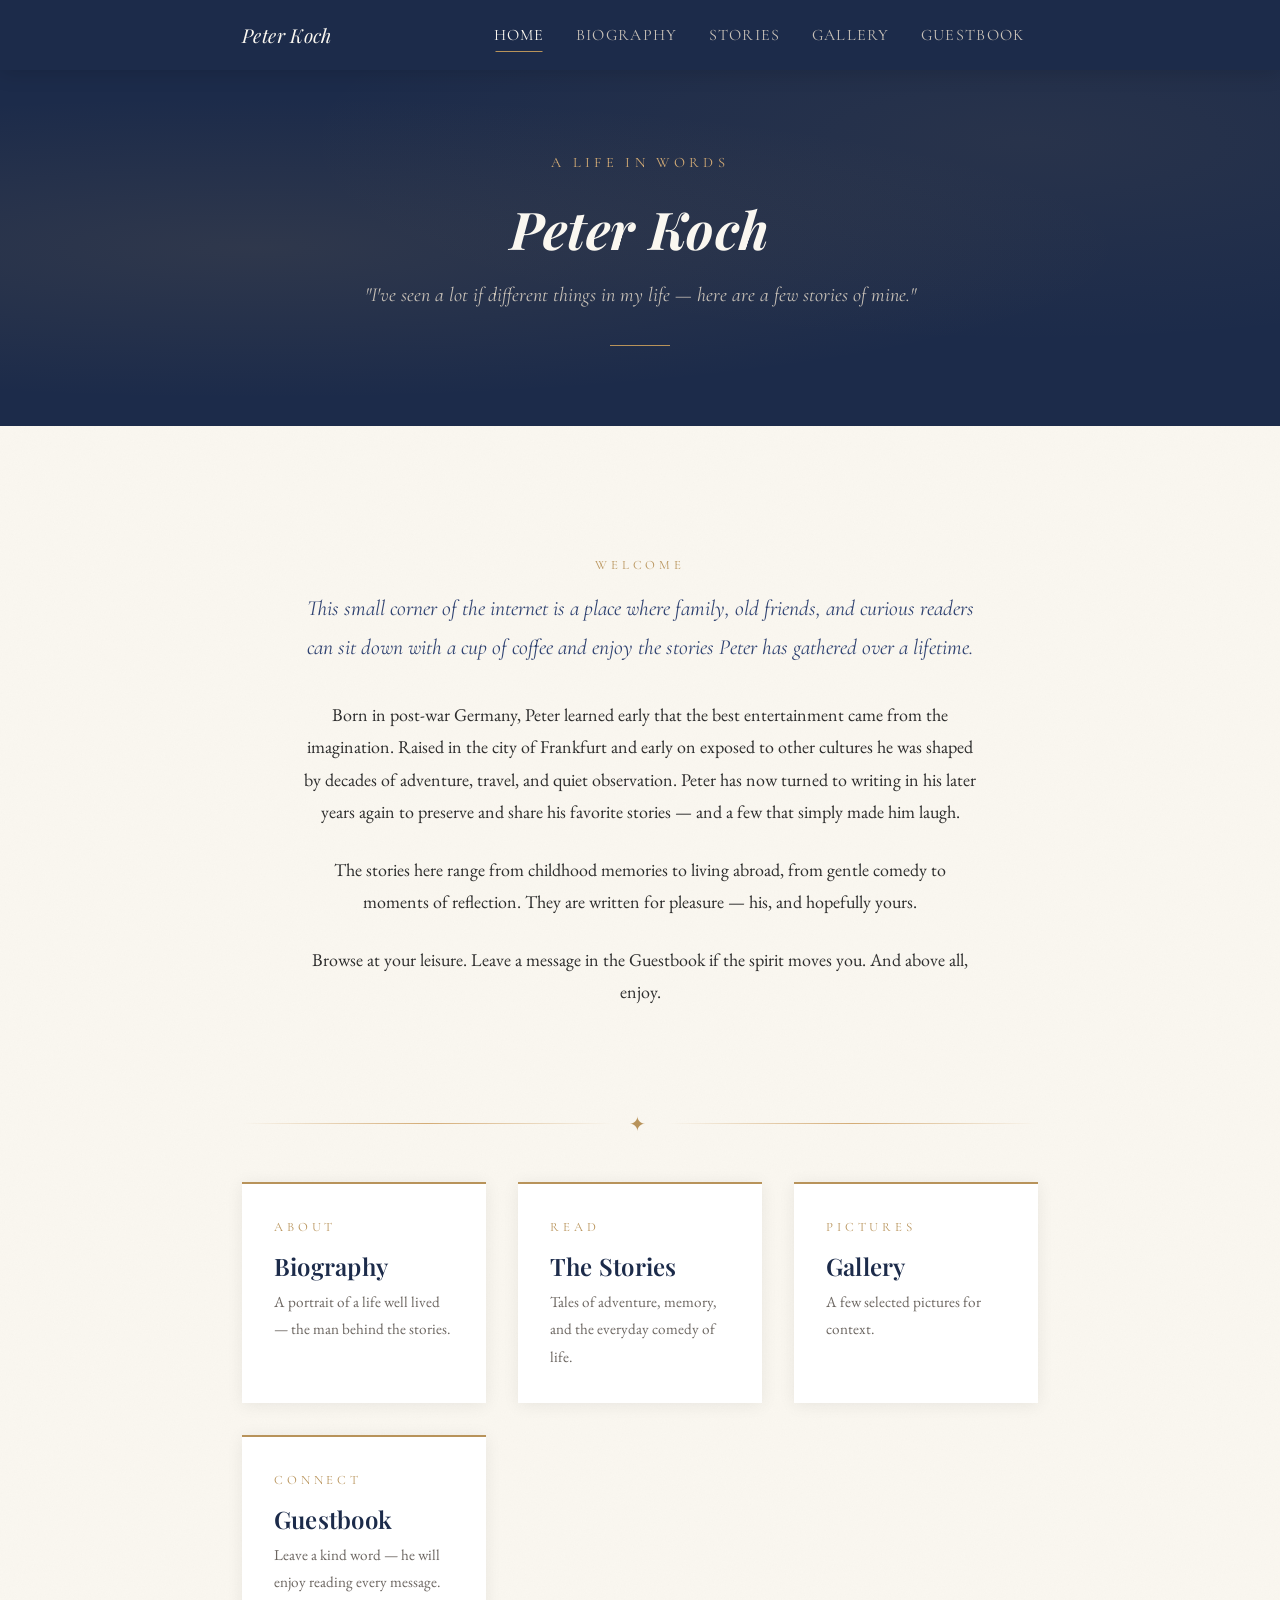
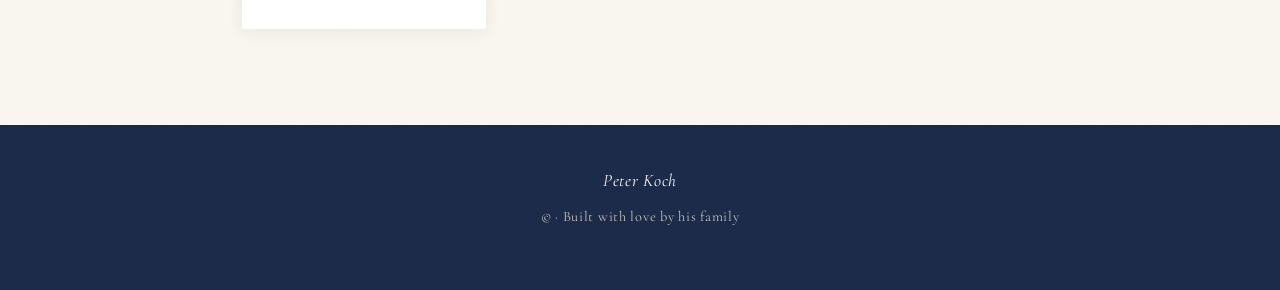
==== commit 62371b31: "Update index.html" ====
--- a/index.html
+++ b/index.html
@@ -65,11 +65,10 @@
 
         <!-- EDIT: Replace these paragraphs with a warm personal note -->
         <p>
-          Born post-war Germany, Peter learned early that the best
-          entertainment came from the imagination. Raised in the city of Frankfurt and early on exposed to other cultures he was shaped by 
-          decades of adventure, travel, and quiet observation, he
-          turned to writing in his later years to preserve and share the moments that mattered
-          most — and a few that simply made him laugh.
+          Born in post-war Germany, Peter learned early that the best
+          entertainment came from the imagination. Raised in the city of Frankfurt and early on exposed to other cultures 
+          he was shaped by decades of adventure, travel, and quiet observation. Peter has now turned to writing in his later years again 
+          to preserve and share his favorite stories — and a few that simply made him laugh.
         </p>
         <p>
           The stories here range from childhood memories to living abroad, from
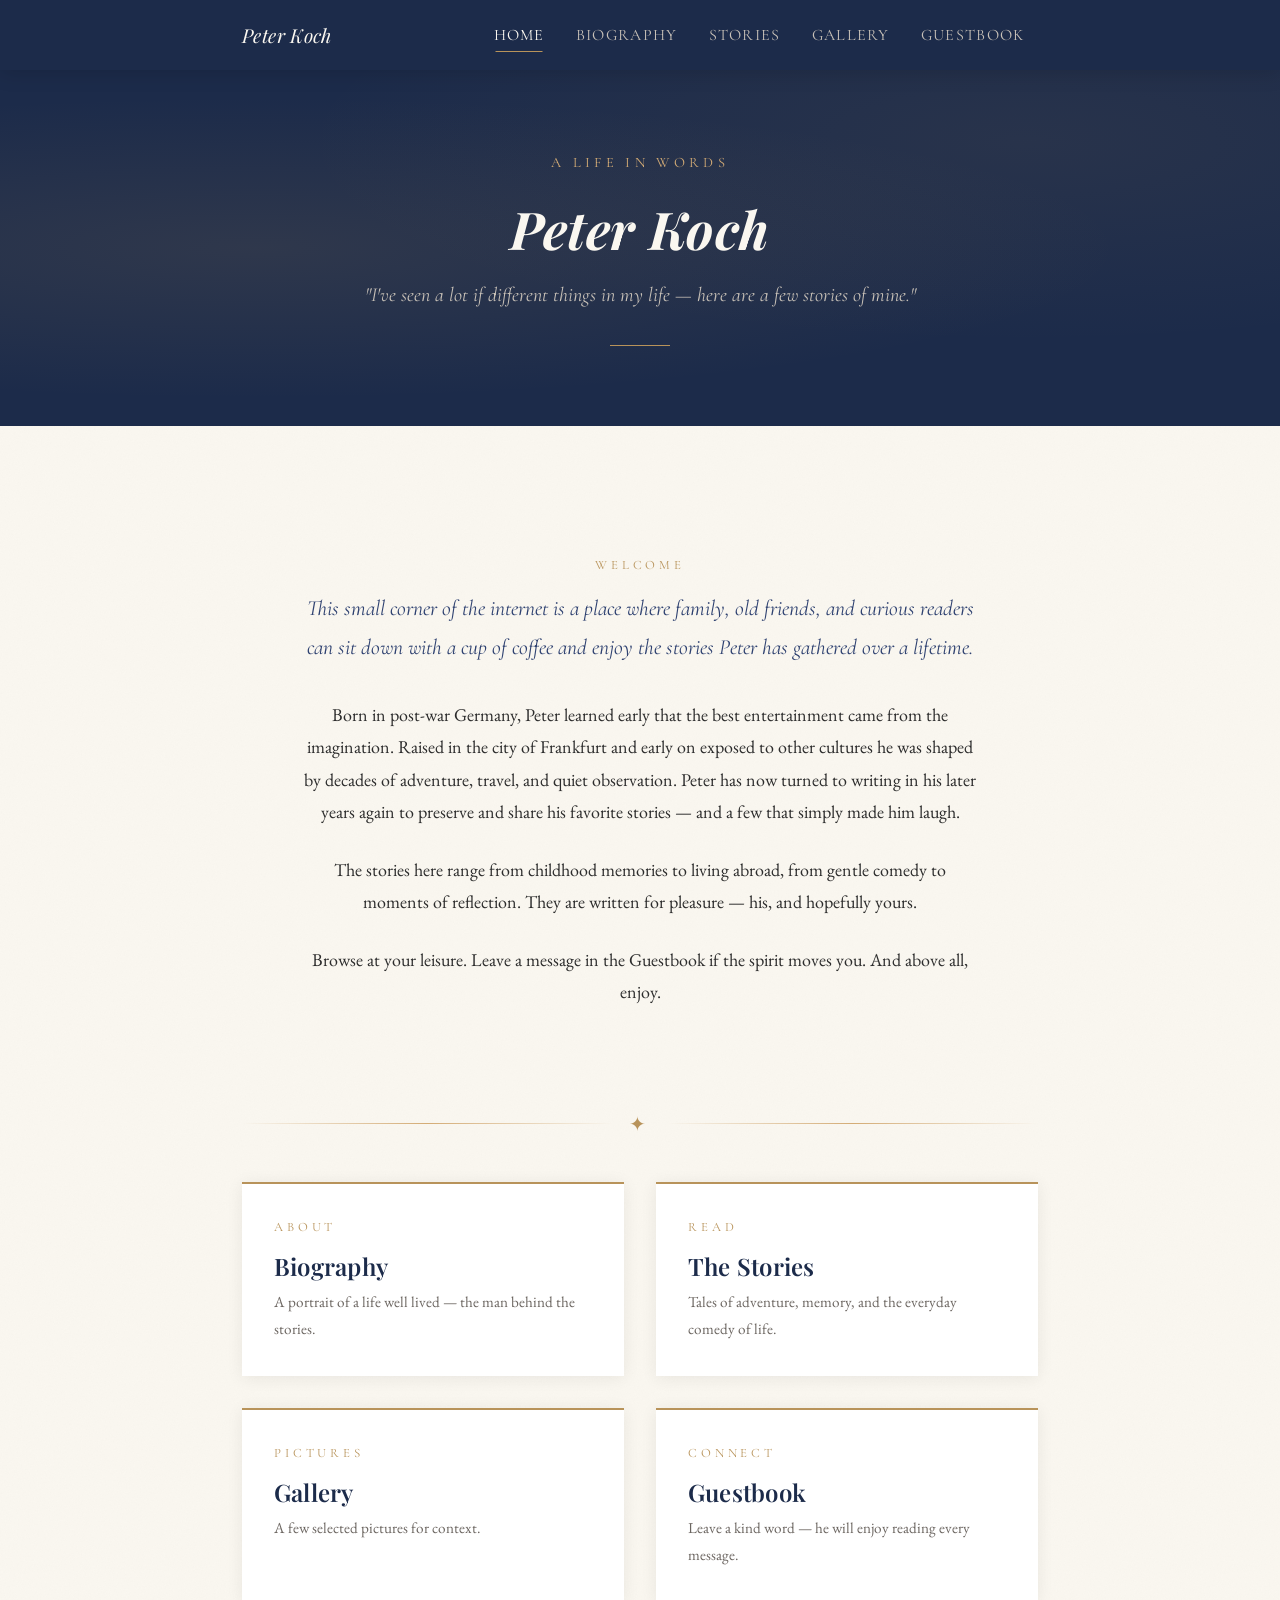
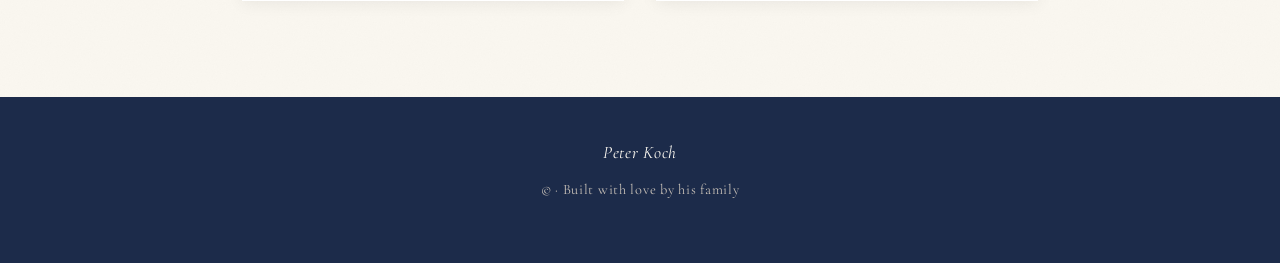
==== commit cf8b801a: "Update index.html" ====
--- a/index.html
+++ b/index.html
@@ -84,7 +84,7 @@
       <div class="ornament">✦</div>
 
       <!-- ── Quick Links ─────────────────────────────────────── -->
-      <div style="display:grid; grid-template-columns: repeat(auto-fit, minmax(240px, 1fr)); gap: 2rem; margin-top: 1rem;">
+      <div style="display:grid; grid-template-columns: repeat(2, 1fr); gap: 2rem; margin-top: 1rem;">
 
         <a href="biography.html" style="display:block; padding:2rem; background:var(--white); box-shadow:0 2px 16px rgba(0,0,0,0.07); text-decoration:none; transition:var(--transition); border-top:2px solid var(--gold);"
            onmouseover="this.style.transform='translateY(-4px)'" onmouseout="this.style.transform='translateY(0)'">
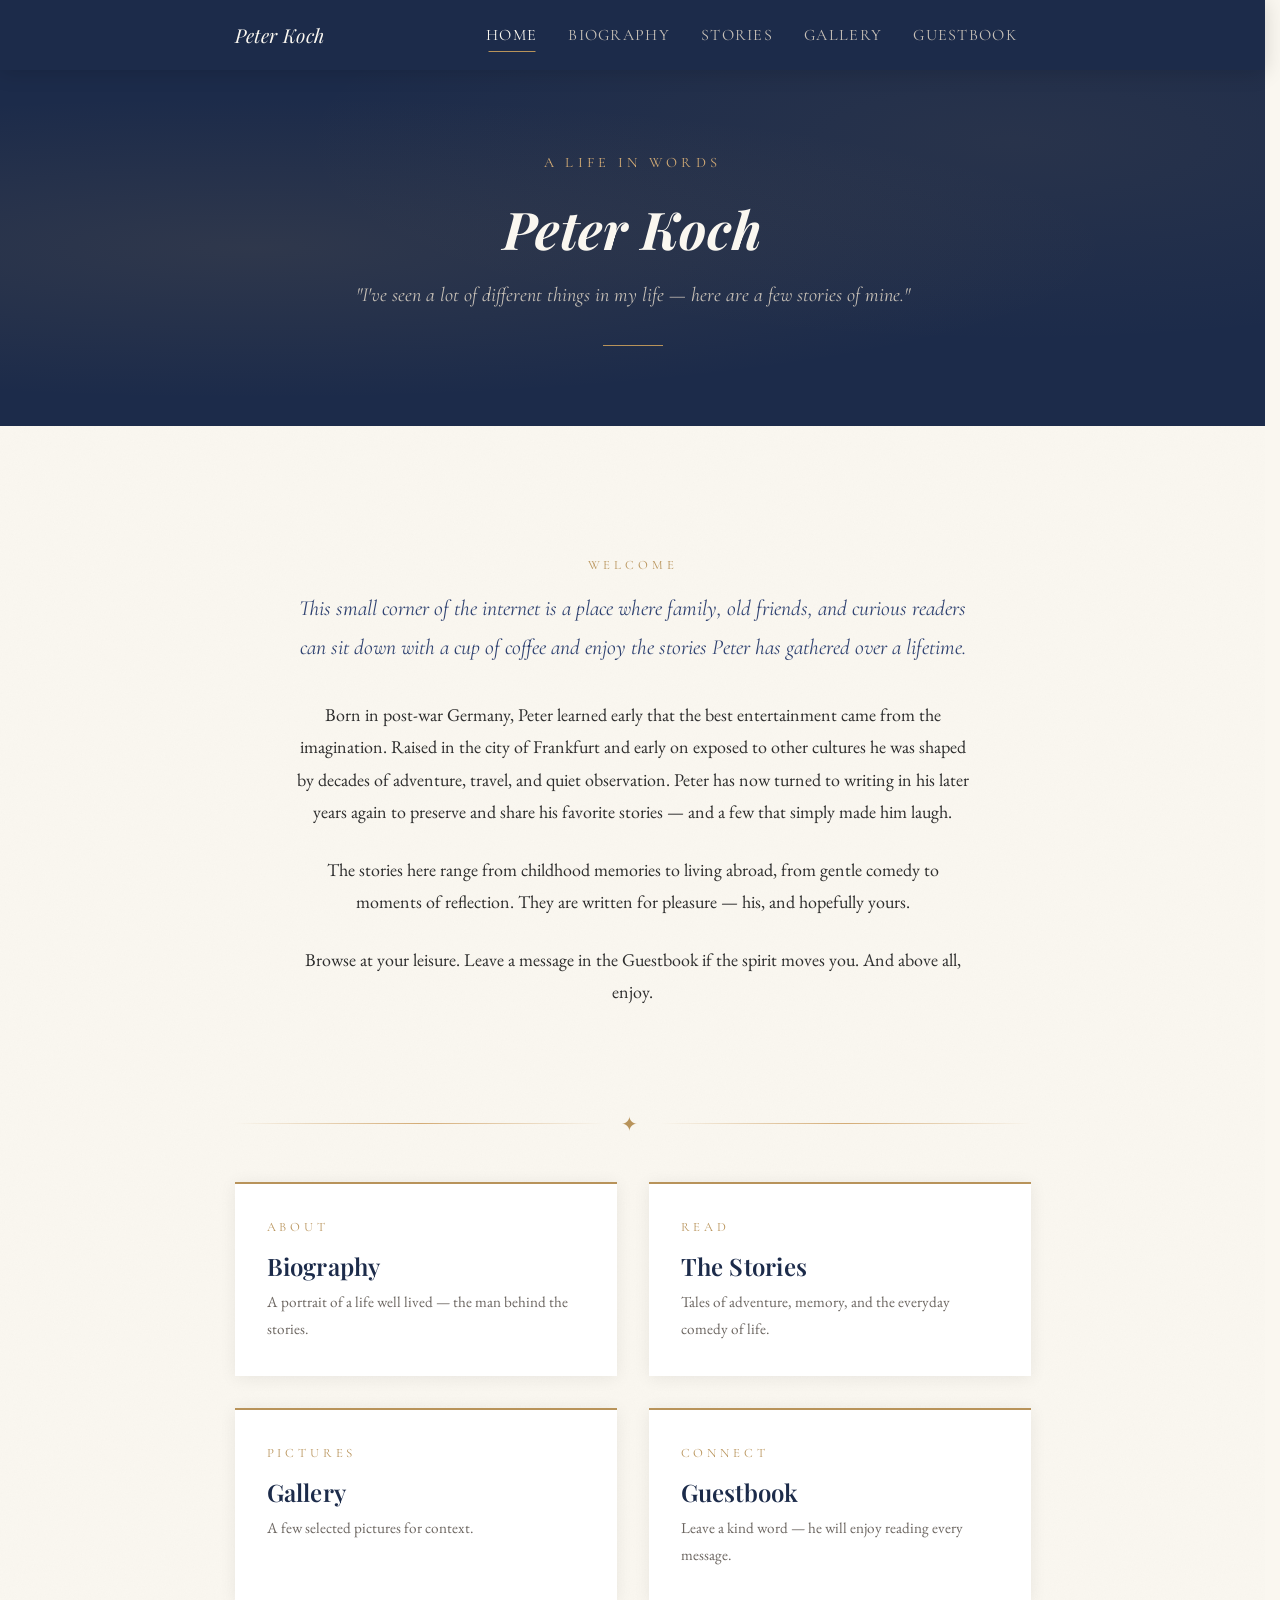
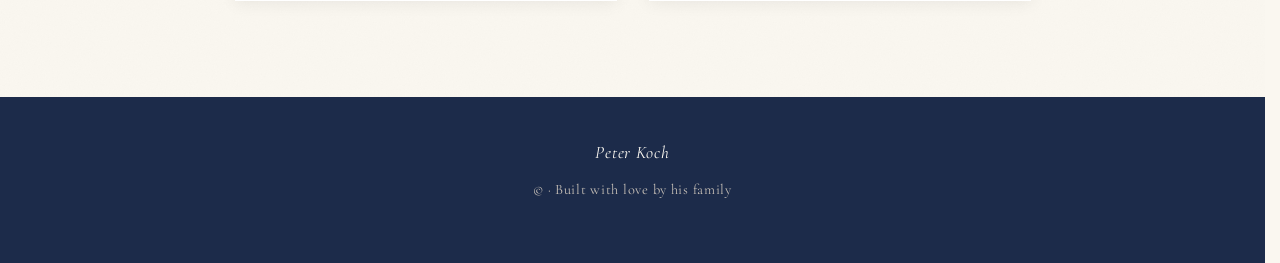
==== commit 88076df5: "Update index.html" ====
--- a/index.html
+++ b/index.html
@@ -43,7 +43,7 @@
 
       <!-- EDIT: Change the subtitle to a short personal tagline or favourite quote -->
       <p class="hero-subtitle fade-in fade-in-delay-2">
-        "I've seen a lot if different things in my life — here are a few stories of mine."
+        "I've seen a lot of different things in my life — here are a few stories of mine."
       </p>
 
       <div class="hero-divider fade-in fade-in-delay-3"></div>
--- a/styles.css
+++ b/styles.css
@@ -1,14 +1,14 @@
 /* ============================================================  
-   PERSONAL LITERARY WEBSITE — SHARED STYLESHEET
+   PERSONAL WEBSITE — SHARED STYLESHEET
    Edit variables below to change the site's colour palette.  
    ============================================================ */
 
 /* ── Google Fonts ──────────────────────────────────────────── */
 @import url('https://fonts.googleapis.com/css2?family=Playfair+Display:ital,wght@0,400;0,600;0,700;1,400;1,600&family=EB+Garamond:ital,wght@0,400;0,500;1,400;1,500&family=Cormorant+Garamond:ital,wght@0,300;0,400;1,300;1,400&display=swap');
-
+ 
 /* ── Design Tokens ──────────────────────────────────────────── */
 :root {
-  --cream:        #FAF7F0;  
+  --cream:        #FAF7F0;    
   --cream-dark:   #F0EBE0;
   --navy:         #1C2B4A;
   --navy-light:   #2E4170;
@@ -32,7 +32,9 @@
 /* ── Reset & Base ───────────────────────────────────────────── */
 *, *::before, *::after { box-sizing: border-box; margin: 0; padding: 0; }
 
-html { scroll-behavior: smooth; }
+html { scroll-behavior: smooth; 
+      scrollbar-gutter: stable;
+     }
 
 body {
   background-color: var(--cream);
@@ -650,12 +652,11 @@
   .guestbook-form { padding: 1.5rem; }
 }
 /* ── Gallery ─────────────────────────────────────────────── */
-/* ── Gallery ─────────────────────────────────────────────── */
 .gallery {
   display: grid;
-  grid-template-columns: repeat(5, 1fr); /* exactly 5 per row */
+  grid-template-columns: repeat(auto-fit, minmax(180px, 1fr));
   gap: 1.5rem;
-  margin-top: 4rem; /* more breathing space */
+  margin-top: 2rem;
 }
 
 .photo {
@@ -663,12 +664,19 @@
   border-radius: 10px;
   background: var(--white);
   box-shadow: 0 2px 10px rgba(0,0,0,0.05);
+  transition: transform 0.25s ease, box-shadow 0.25s ease;
 }
 
 .photo img {
   width: 100%;
   aspect-ratio: 4 / 3;
   object-fit: cover;
+  transition: transform 0.3s ease;
+}
+
+.photo:hover {
+  transform: translateY(-4px);
+  box-shadow: 0 8px 24px rgba(0,0,0,0.12);
 }
 
 .photo:hover img {
@@ -681,7 +689,6 @@
   color: var(--gray);
   text-align: center;
   margin: 0;
-  line-height: 1.4;
 }
 
 /* ── Responsive ─────────────────────────────────────────── */
@@ -696,4 +703,8 @@
     grid-template-columns: repeat(2, 1fr);
   }
 }
-   
+   @media (max-width: 768px) {
+  .quick-links {
+    grid-template-columns: 1fr;
+  }
+}
